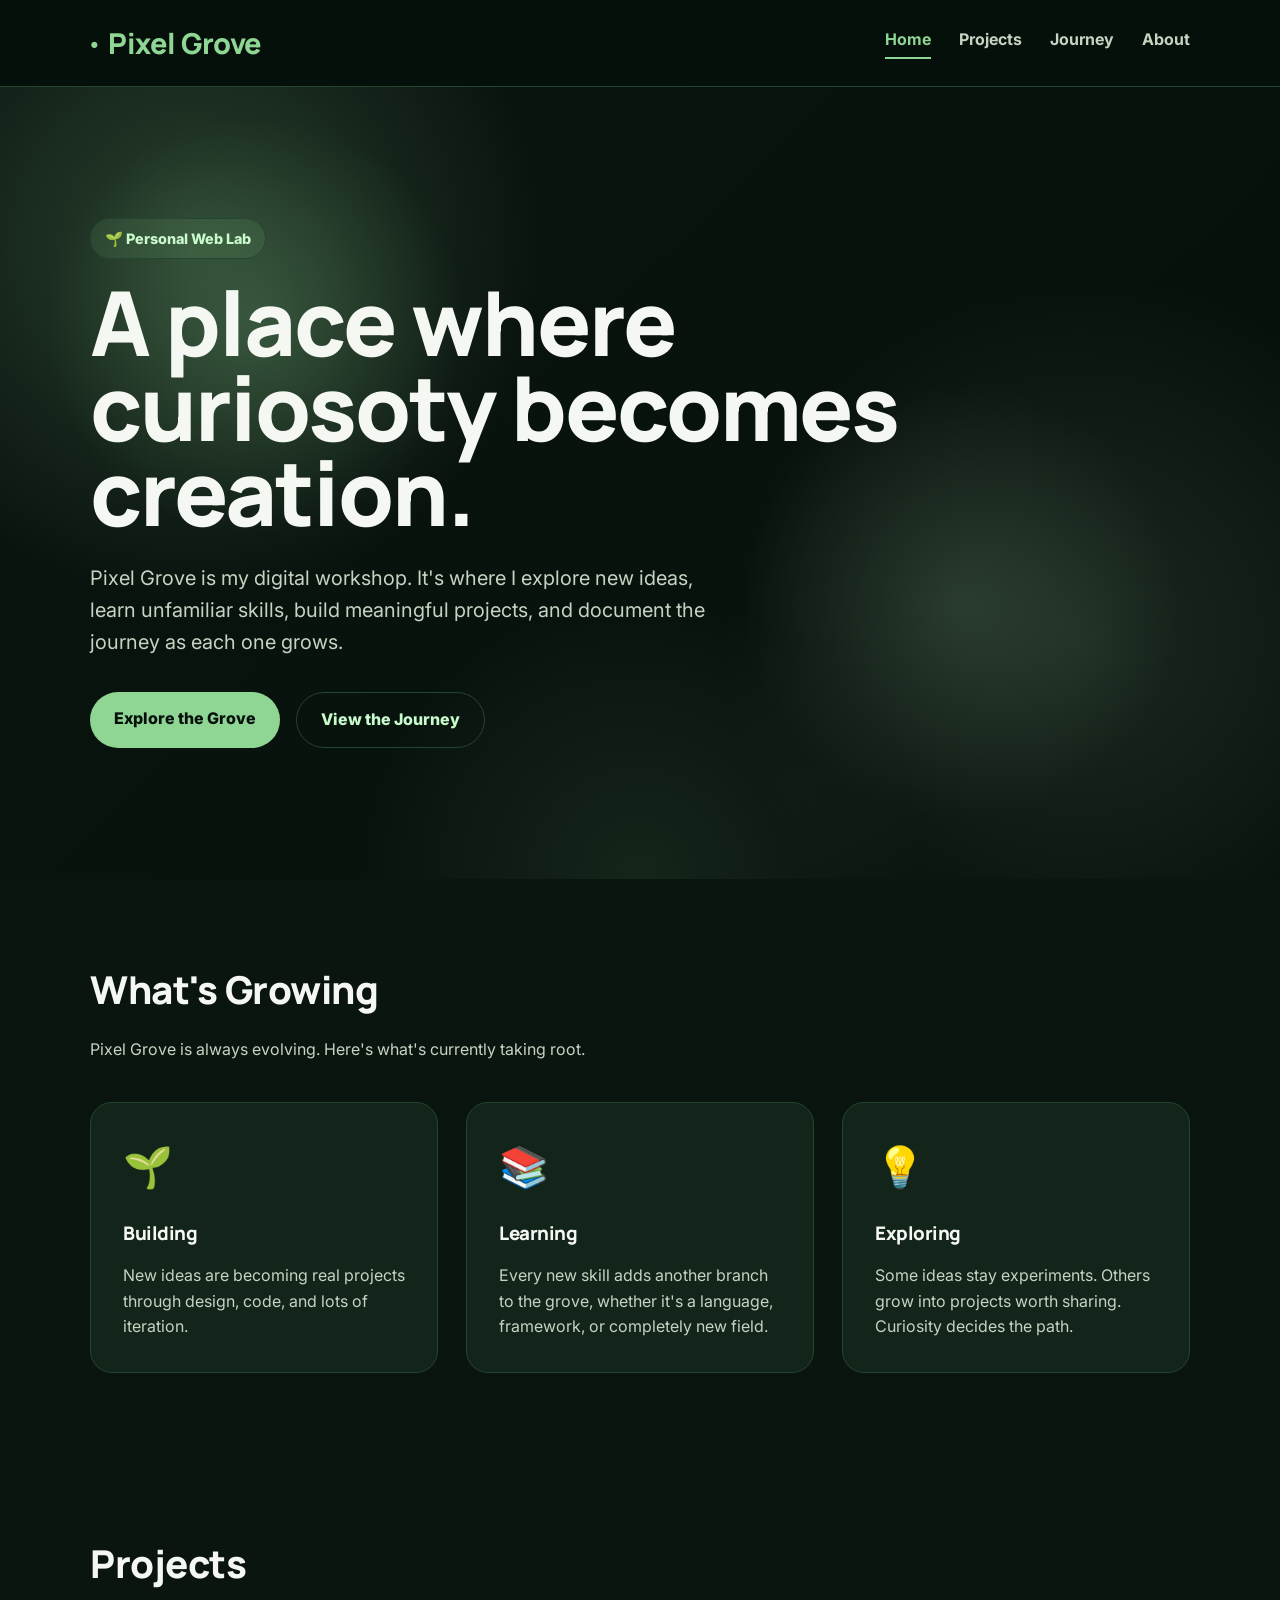
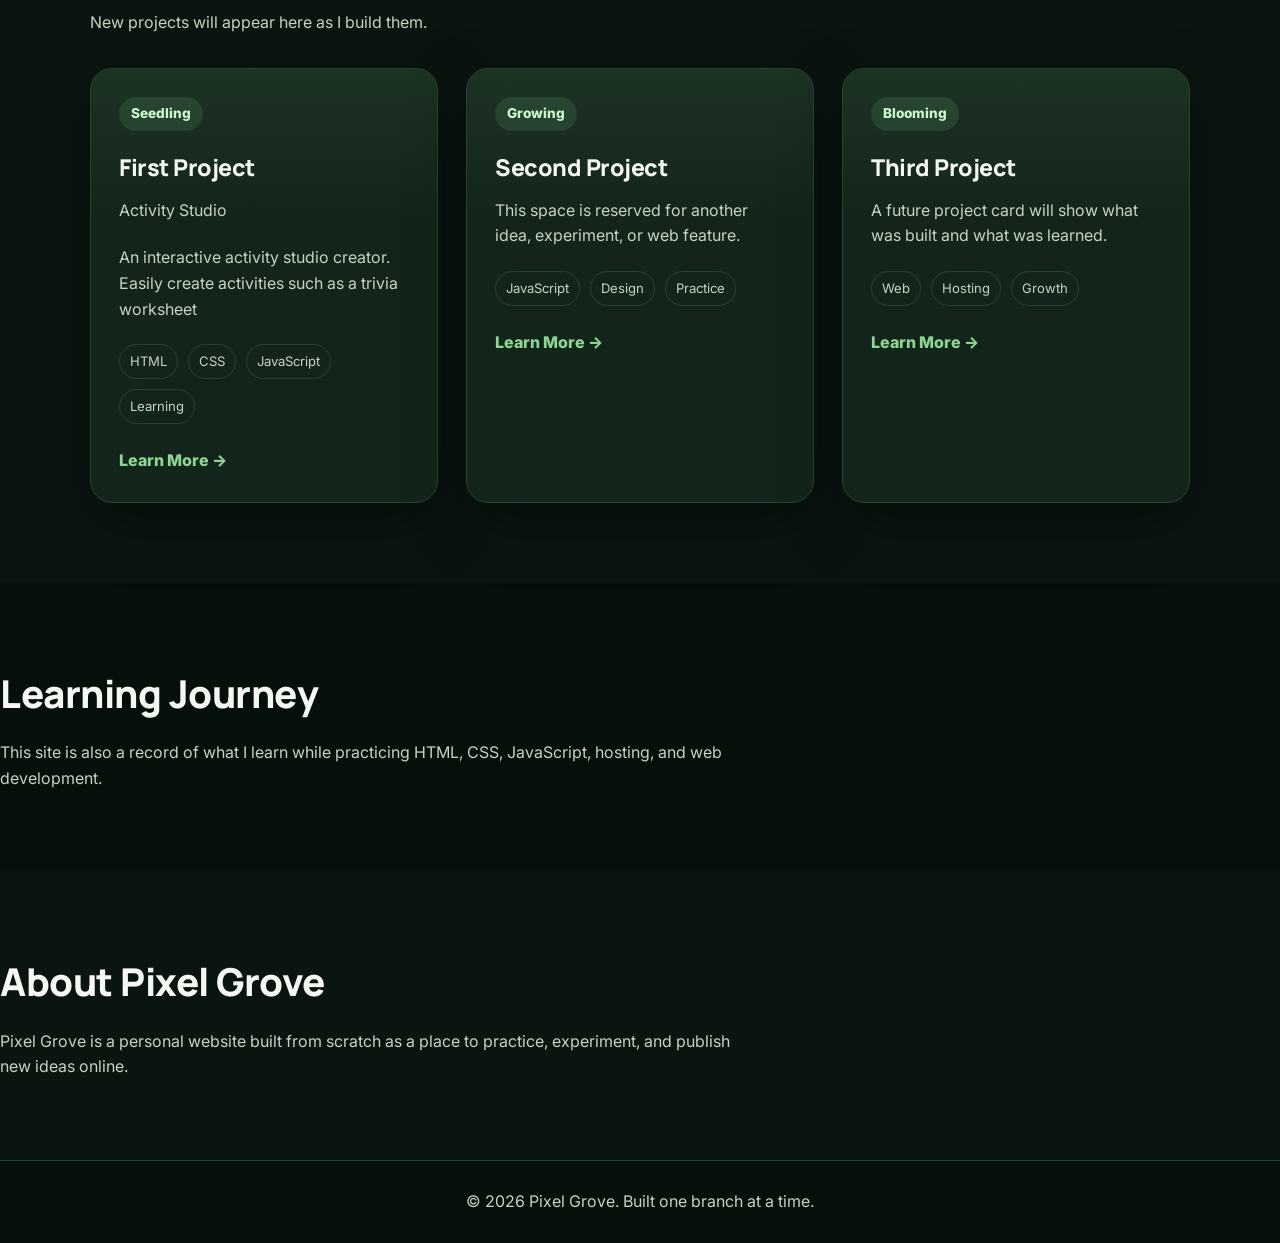
==== index.html @ 1a9da9cc "feat: initial Pixel Grove website and Grove Activity Studio" ====
<!DOCTYPE html>
<html lang="en">
<head>
  <meta charset="UTF-8" />
  <meta name="viewport" content="width=device-width, initial-scale=1.0" />
  <title>Pixel Grove</title>
  <link rel="stylesheet" href="css/style.css" />
  <link rel="preconnect" href="https://fonts.googleapis.com">
  <link rel="preconnect" href="https://fonts.gstatic.com" crossorigin>
  <link href="https://fonts.googleapis.com/css2?family=Inter:wght@400;500;600;700&family=Manrope:wght@600;700;800&display=swap" rel="stylesheet">
</head>
<body>

  <header class="site-header">
    <div class="nav-container">
        <h1 class="logo">
            <span class="logo-seed">●</span>
            Pixel Grove
        </h1>

        <nav>
            <a href="index.html" class="active">Home</a>
            <a href="projects.html">Projects</a>
            <a href="#journey">Journey</a>
            <a href="#about">About</a>
        </nav>
    </div>
  </header>

  <main>
    <section class="hero">
        <div class="forest-glow"></div>
        <div class="hero-content">
            <span class="hero-badge">🌱 Personal Web Lab</span>

            <h2>A place where curiosoty becomes creation.</h2>

            <p>
                Pixel Grove is my digital workshop. 
                It's where I explore new ideas, learn unfamiliar skills, 
                build meaningful projects, and document the journey as each one grows.
            </p>

            <div class="hero-actions">
                <a class="button" href="/projects/">Explore the Grove</a>
                <a class="button secondary" href="#journey">View the Journey</a>
            </div>
        </div>
    </section>

    <section class="section">
        <div class="container">

            <h2>What's Growing</h2>

                <p class="section-intro">
                 Pixel Grove is always evolving. Here's what's currently taking root.
                </p>

        <div class="growth-grid">

            <article class="growth-card">
                <div class="growth-icon">🌱</div>

                <h3>Building</h3>

                <p>
                    New ideas are becoming real projects through design, code, and lots
                    of iteration.
                </p>
            </article>

            <article class="growth-card">
                <div class="growth-icon">📚</div>

                <h3>Learning</h3>

                <p>
                    Every new skill adds another branch to the grove, whether it's a
                    language, framework, or completely new field.
                </p>
            </article>

            <article class="growth-card">
                <div class="growth-icon">💡</div>

                <h3>Exploring</h3>

                    <p>
                        Some ideas stay experiments. Others grow into projects worth sharing.
                        Curiosity decides the path.
                    </p>
            </article>

        </div>

        </div>
    </section>

    <section id="projects" class="section">
      <h2>Projects</h2>
      <p class="section-intro">New projects will appear here as I build them.</p>

        <div class="project-grid">

            <article class="project-card">
                <div class="project-status">Seedling</div>
                <h3>First Project</h3>
                <p>Activity Studio</p>
              	<p>An interactive activity studio creator. Easily create activities such as a trivia worksheet</p>

                <div class="project-tags">
                <span>HTML</span>
                <span>CSS</span>
                <span>JavaScript</span>
                <span>Learning</span>
                </div>

                <a href="/projects/daily-trivia" class="project-link">Learn More →</a>
            </article>

            <article class="project-card">
                <div class="project-status">Growing</div>
                <h3>Second Project</h3>
                <p>
                This space is reserved for another idea, experiment, or web feature.
                </p>

                <div class="project-tags">
                <span>JavaScript</span>
                <span>Design</span>
                <span>Practice</span>
                </div>

                <a href="#" class="project-link">Learn More →</a>
            </article>

            <article class="project-card">
                <div class="project-status">Blooming</div>
                <h3>Third Project</h3>
                <p>
                A future project card will show what was built and what was learned.
                </p>

                <div class="project-tags">
                <span>Web</span>
                <span>Hosting</span>
                <span>Growth</span>
                </div>

                <a href="#" class="project-link">Learn More →</a>
            </article>

        </div>
    </section>

    <section id="journey" class="section dark">
      <h2>Learning Journey</h2>
      <p>
        This site is also a record of what I learn while practicing HTML,
        CSS, JavaScript, hosting, and web development.
      </p>
    </section>

    <section id="about" class="section">
      <h2>About Pixel Grove</h2>
      <p>
        Pixel Grove is a personal website built from scratch as a place
        to practice, experiment, and publish new ideas online.
      </p>
    </section>
  </main>

  <footer>
    <p>&copy; 2026 Pixel Grove. Built one branch at a time.</p>
  </footer>

</body>
</html>
---- css/style.css ----
@import url("variables.css");
@import url("base.css");
@import url("layout.css");
@import url("navigation.css");
@import url("hero.css");
@import url("buttons.css");
@import url("cards.css");
@import url("pages.css");
@import url("animations.css");
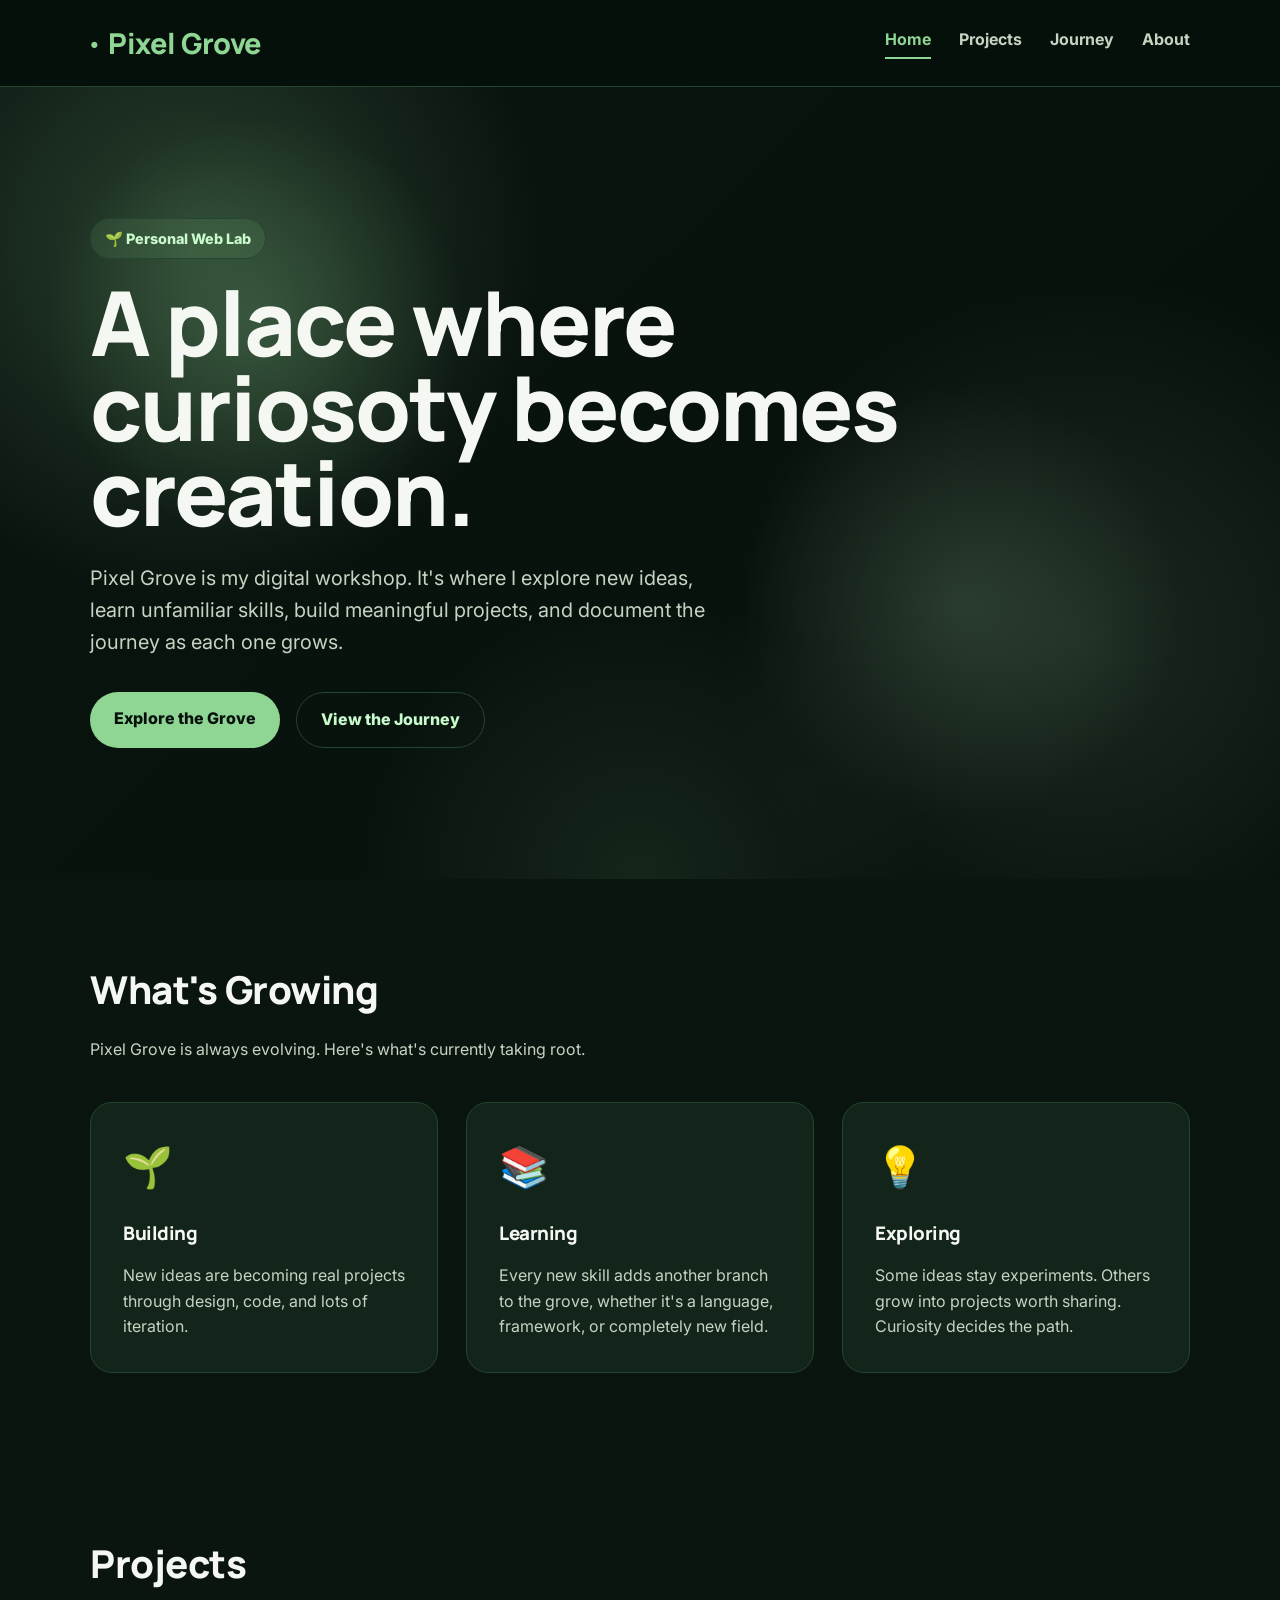
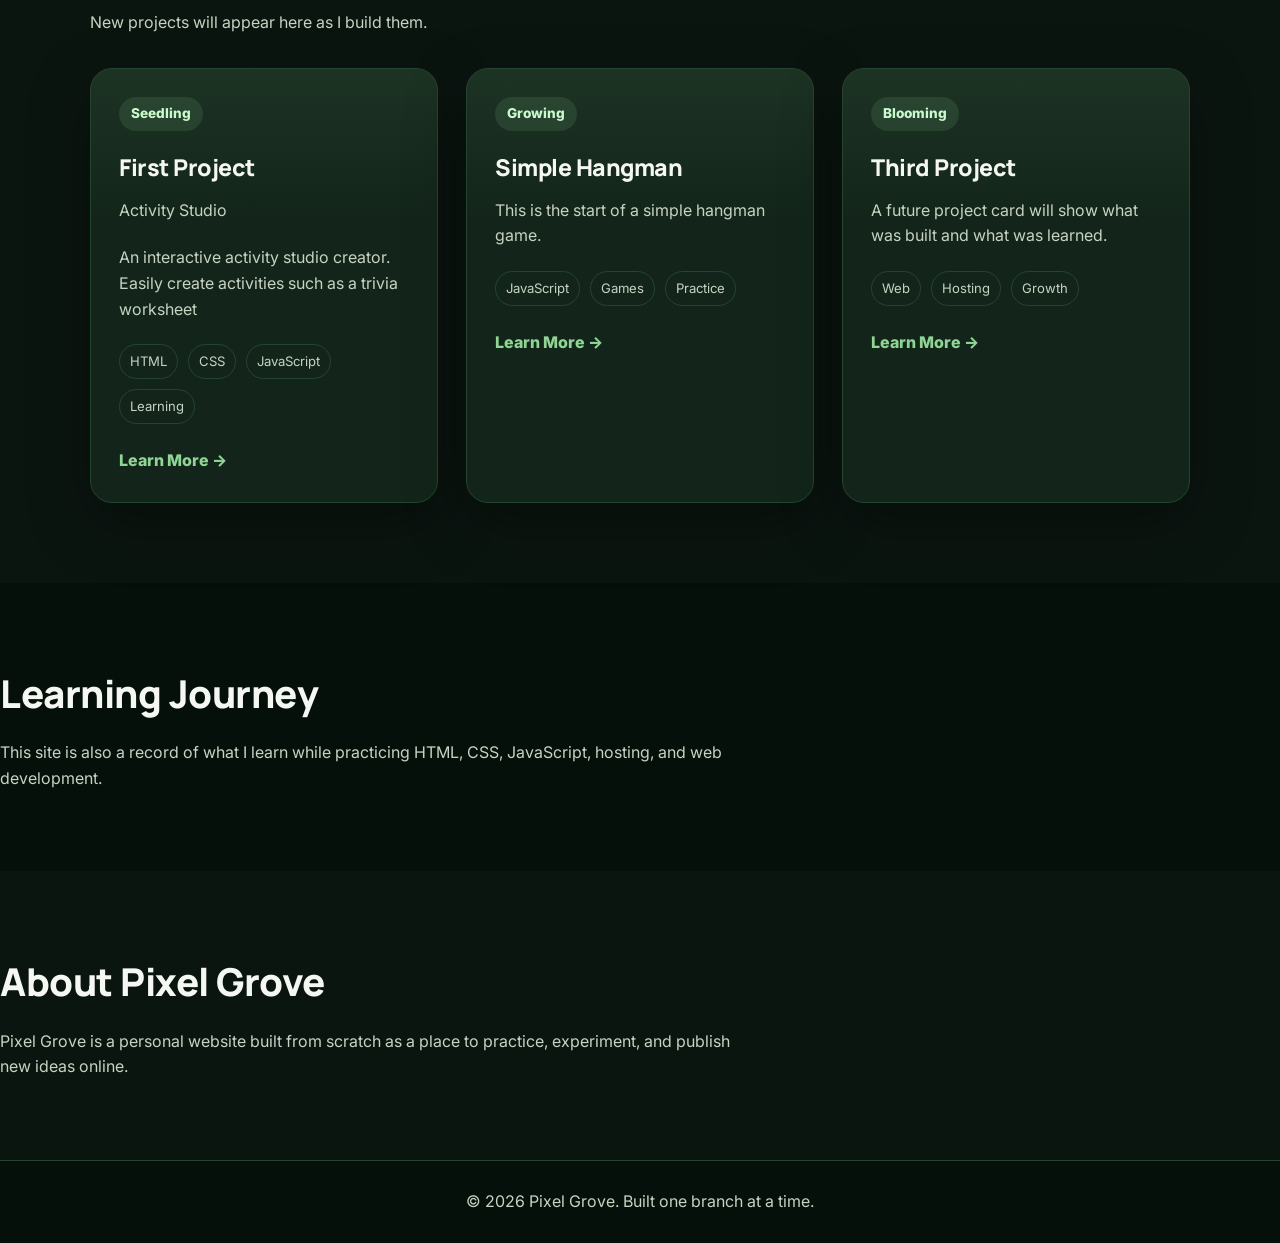
==== commit b7d33da6: "feat: migrate activity studio to Supabase cloud storage" ====
--- a/index.html
+++ b/index.html
@@ -42,7 +42,7 @@
             </p>
 
             <div class="hero-actions">
-                <a class="button" href="/projects/">Explore the Grove</a>
+                <a class="button" href="projects.html">Explore the Grove</a>
                 <a class="button secondary" href="#journey">View the Journey</a>
             </div>
         </div>
@@ -116,23 +116,23 @@
                 <span>Learning</span>
                 </div>
 
-                <a href="/projects/daily-trivia" class="project-link">Learn More →</a>
+                <a href="/projects/daily-trivia/dashboard.html" class="project-link">Learn More →</a>
             </article>
 
             <article class="project-card">
                 <div class="project-status">Growing</div>
-                <h3>Second Project</h3>
+                <h3>Simple Hangman</h3>
                 <p>
-                This space is reserved for another idea, experiment, or web feature.
+                This is the start of a simple hangman game.
                 </p>
 
                 <div class="project-tags">
                 <span>JavaScript</span>
-                <span>Design</span>
+                <span>Games</span>
                 <span>Practice</span>
                 </div>
 
-                <a href="#" class="project-link">Learn More →</a>
+                <a href="/projects/hangman/" class="project-link">Learn More →</a>
             </article>
 
             <article class="project-card">
